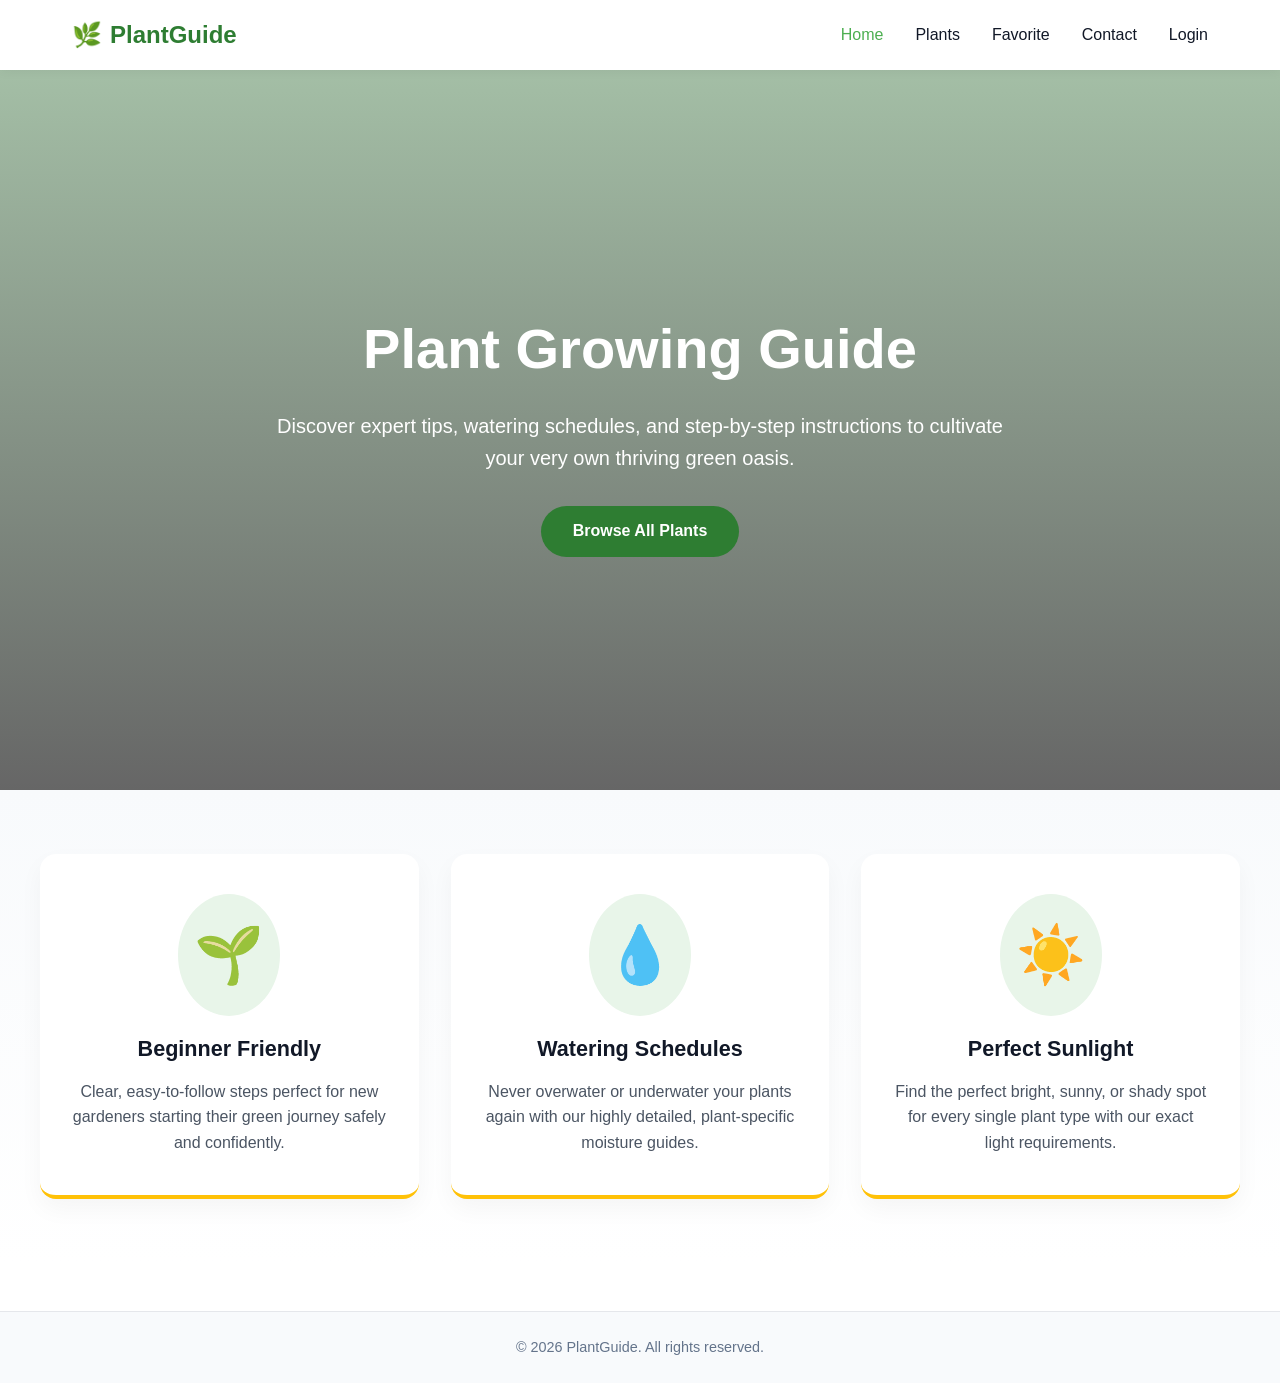
==== index.html @ 241311bf "Files added" ====
<!DOCTYPE html>
<html lang="en">
<head>
    <meta charset="UTF-8">
    <meta name="viewport" content="width=device-width, initial-scale=1.0">
    <title>Plant Growing Guide | Home</title>
    <meta name="description" content="A professional guide on how to grow and care for 30+ beautiful plants.">
    <link rel="stylesheet" href="css/styles.css">
</head>
<body>
    <header>
        <nav>
            <div class="logo">🌿 <span>PlantGuide</span></div>
            <button class="nav-toggle" id="nav-toggle">☰</button>
            <ul class="nav-links" id="nav-links">
                <li><a href="index.html" class="active">Home</a></li>
                <li><a href="plants.html">Plants</a></li>
                <li><a href="favorite.html">Favorite</a></li>
                <li><a href="contact.html">Contact</a></li>
                <li><a href="login.html">Login</a></li>
            </ul>
        </nav>
    </header>

    <main>
        <section class="hero">
            <div class="hero-content">
                <h1>Plant Growing Guide</h1>
                <p>Discover expert tips, watering schedules, and step-by-step instructions to cultivate your very own thriving green oasis.</p>
                <a href="plants.html" class="btn btn-primary">Browse All Plants</a>
            </div>
        </section>

        <section class="features">
            <div class="features-container">
                <div class="feature-box">
                    <div class="feature-icon">🌱</div>
                    <h3>Beginner Friendly</h3>
                    <p>Clear, easy-to-follow steps perfect for new gardeners starting their green journey safely and confidently.</p>
                </div>
                <div class="feature-box">
                    <div class="feature-icon">💧</div>
                    <h3>Watering Schedules</h3>
                    <p>Never overwater or underwater your plants again with our highly detailed, plant-specific moisture guides.</p>
                </div>
                <div class="feature-box">
                    <div class="feature-icon">☀️</div>
                    <h3>Perfect Sunlight</h3>
                    <p>Find the perfect bright, sunny, or shady spot for every single plant type with our exact light requirements.</p>
                </div>
            </div>
        </section>
    </main>

    <footer>
        <p>&copy; 2026 PlantGuide. All rights reserved.</p>
    </footer>

    <script src="js/script.js"></script>
</body>
</html>
---- css/styles.css ----
:root {
    --primary-color: #2E7D32;
    --primary-light: #4CAF50;
    --primary-dark: #1B5E20;
    --primary-pale: #E8F5E9;
    --primary-muted: #81C784;
    --accent-color: #FFC107;
    --accent-light: #FFE082;
    --bg-color: #FFFFFF;
    --bg-secondary: #F3F4F6;
    --text-color: #111827;
    --text-light: #4B5563;
    --border-color: #E5E7EB;
    --font-main: 'Segoe UI', Roboto, Helvetica, Arial, sans-serif;
}

* {
    margin: 0;
    padding: 0;
    box-sizing: border-box;
}

body {
    font-family: var(--font-main);
    color: var(--text-color);
    background-color: var(--bg-color);
    line-height: 1.6;
}

a {
    text-decoration: none;
    color: inherit;
}

/* Navigation */
header {
    background-color: var(--bg-color);
    box-shadow: 0 2px 10px rgba(0,0,0,0.05);
    position: sticky;
    top: 0;
    z-index: 100;
}

nav {
    max-width: 1200px;
    margin: 0 auto;
    padding: 1rem 2rem;
    display: flex;
    justify-content: space-between;
    align-items: center;
}

@keyframes logoSlideFade {
    0% {
        opacity: 0;
        transform: translateX(-20px) scale(0.95);
    }
    100% {
        opacity: 1;
        transform: translateX(0) scale(1);
    }
}

.logo {
    font-size: 1.5rem;
    font-weight: 700;
    color: var(--primary-color);
    display: flex;
    align-items: center;
    gap: 0.5rem;
    animation: logoSlideFade 0.8s ease-out forwards;
}

.nav-links {
    display: flex;
    gap: 2rem;
    list-style: none;
}

.nav-links a {
    font-weight: 500;
    transition: color 0.3s;
}

.nav-links a:hover, .nav-links a.active {
    color: var(--primary-light);
}

.nav-toggle {
    display: none;
    background: none;
    border: none;
    font-size: 1.5rem;
    cursor: pointer;
    color: var(--primary-color);
}

/* Hero Section */
.hero {
    position: relative;
    height: 80vh;
    display: flex;
    align-items: center;
    justify-content: center;
    text-align: center;
    color: var(--bg-color);
    overflow: hidden;
}

.hero::before {
    content: '';
    position: absolute;
    top: 0;
    left: 0;
    width: 100%;
    height: 100%;
    background: linear-gradient(rgba(27, 94, 32, 0.4), rgba(0, 0, 0, 0.6)), url('../images/hero_plant.jpg') center/cover no-repeat;
    z-index: -1;
}

.hero-content {
    max-width: 800px;
    padding: 2rem;
}

.hero h1 {
    font-size: 3.5rem;
    margin-bottom: 1rem;
    font-weight: 800;
}

.hero p {
    font-size: 1.25rem;
    margin-bottom: 2rem;
}

.btn {
    display: inline-block;
    padding: 0.8rem 2rem;
    border-radius: 30px;
    font-weight: 600;
    cursor: pointer;
    transition: all 0.3s;
    border: none;
    font-size: 1rem;
}

.btn-primary {
    background-color: var(--primary-color);
    color: var(--bg-color);
}

.btn-primary:hover {
    background-color: var(--primary-dark);
    transform: translateY(-2px);
}

.btn-accent {
    background-color: var(--accent-color);
    color: var(--text-color);
}

.btn-accent:hover {
    background-color: var(--accent-light);
    transform: translateY(-2px);
}

.view-details-btn {
    background: olivedrab;
    color: white;
    border-radius: 8px;
    padding: 0.8rem 1.5rem;
    font-weight: 600;
    box-shadow: 0 4px 10px rgba(107, 142, 35, 0.3);
    transition: all 0.3s ease;
    border: none;
    cursor: pointer;
}

.view-details-btn:hover {
    background: #556b2f; /* Darker olive green */
    transform: translateY(-2px);
    box-shadow: 0 6px 15px rgba(107, 142, 35, 0.4);
}

/* Features Section */
.features {
    padding: 4rem 2rem;
    background: linear-gradient(to bottom, #f8fafc, #ffffff);
}

.features-container {
    max-width: 1200px;
    margin: 0 auto;
    display: grid;
    grid-template-columns: repeat(auto-fit, minmax(280px, 1fr));
    gap: 2rem;
}

.feature-box {
    background-color: white;
    padding: 2.5rem 2rem;
    border-radius: 16px;
    text-align: center;
    box-shadow: 0 10px 25px rgba(0,0,0,0.04);
    transition: transform 0.3s ease, box-shadow 0.3s ease;
    border-bottom: 4px solid var(--accent-color);
    position: relative;
    overflow: hidden;
}

.feature-box::before {
    content: '';
    position: absolute;
    top: 0; left: 0; width: 100%; height: 4px;
    background: linear-gradient(90deg, var(--primary-color), var(--accent-color));
    opacity: 0;
    transition: opacity 0.3s ease;
}

.feature-box:hover::before {
    opacity: 1;
}

.feature-box:hover {
    transform: translateY(-7px);
    box-shadow: 0 15px 35px rgba(0,0,0,0.08);
}

.feature-icon {
    font-size: 3.5rem;
    margin-bottom: 1rem;
    display: inline-block;
    padding: 1rem;
    background: #e8f5e9;
    border-radius: 50%;
    color: var(--primary-color);
}

.feature-box h3 {
    margin-bottom: 0.75rem;
    color: var(--text-color);
    font-size: 1.35rem;
}

.feature-box p {
    color: var(--text-light);
}

/* Page Layouts for Forms */
.page-container {
    max-width: 1200px;
    margin: 3rem auto;
    padding: 0 2rem;
}

.form-container {
    max-width: 500px;
    margin: 0 auto;
    background-color: var(--bg-color);
    padding: 2.5rem;
    border-radius: 10px;
    box-shadow: 0 10px 25px rgba(0,0,0,0.05);
    border: 1px solid var(--border-color);
}

.form-container h2 {
    text-align: center;
    color: var(--primary-color);
    margin-bottom: 2rem;
    font-size: 2rem;
}

.form-group {
    margin-bottom: 1.5rem;
}

.form-group label {
    display: block;
    margin-bottom: 0.5rem;
    font-weight: 500;
}

.form-group input, .form-group textarea {
    width: 100%;
    padding: 0.75rem;
    border: 1px solid var(--border-color);
    border-radius: 5px;
    font-family: inherit;
    font-size: 1rem;
}

.form-group input:focus, .form-group textarea:focus {
    outline: none;
    border-color: var(--primary-color);
    box-shadow: 0 0 0 3px rgba(46,125,50,0.1);
}

.form-group .error-msg {
    color: #DC2626;
    font-size: 0.875rem;
    margin-top: 0.25rem;
    display: none;
}

.form-group.error input, .form-group.error textarea {
    border-color: #DC2626;
}

.form-group.error .error-msg {
    display: block;
}

.feedback-msg {
    padding: 1rem;
    border-radius: 5px;
    margin-bottom: 1.5rem;
    text-align: center;
    display: none;
}

.feedback-msg.success {
    background-color: #DEF7EC;
    color: #03543F;
    display: block;
}

.feedback-msg.error {
    background-color: #FDF2F2;
    color: #9B1C1C;
    display: block;
}

/* Plant Grid */
.plants-grid {
    display: grid;
    grid-template-columns: repeat(auto-fill, minmax(300px, 1fr));
    gap: 2rem;
    margin-top: 2rem;
}

@keyframes fadeUpIn {
    from {
        opacity: 0;
        transform: translateY(20px);
    }
    to {
        opacity: 1;
        transform: translateY(0);
    }
}

.plant-card {
    background-color: var(--bg-color);
    border-radius: 12px;
    overflow: hidden;
    box-shadow: 0 4px 6px rgba(0,0,0,0.05);
    border: 1px solid var(--border-color);
    border-bottom: 4px solid gold;
    transition: transform 0.3s, box-shadow 0.3s;
    animation: fadeUpIn 0.6s ease-out backwards;
}

/* Staggered load effect on cards */
.plant-card:nth-child(1) { animation-delay: 0.1s; }
.plant-card:nth-child(2) { animation-delay: 0.2s; }
.plant-card:nth-child(3) { animation-delay: 0.3s; }
.plant-card:nth-child(4) { animation-delay: 0.4s; }
.plant-card:nth-child(5) { animation-delay: 0.5s; }
.plant-card:nth-child(n+6) { animation-delay: 0.6s; }

.plant-card:hover {
    transform: translateY(-5px);
    box-shadow: 0 10px 15px rgba(0,0,0,0.1);
}

.plant-card img {
    width: 100%;
    height: 250px;
    object-fit: cover;
    display: block;
    transition: transform 0.5s ease;
}

.plant-card:hover img {
    transform: scale(1.05);
}

.plant-card-content {
    padding: 1.5rem;
}

.plant-card-header {
    display: flex;
    justify-content: space-between;
    align-items: center;
    margin-bottom: 1rem;
}

.plant-card h3 {
    font-size: 1.25rem;
    color: var(--primary-color);
}

.fav-btn {
    background: none;
    border: none;
    cursor: pointer;
    font-size: 1.5rem;
    color: var(--text-light);
    transition: color 0.3s, transform 0.3s;
}

.fav-btn:hover {
    transform: scale(1.1);
}

.fav-btn.active {
    color: var(--accent-color);
}

/* Modal */
.modal-overlay {
    position: fixed;
    top: 0;
    left: 0;
    width: 100%;
    height: 100%;
    background-color: rgba(0,0,0,0.6);
    display: flex;
    justify-content: center;
    align-items: center;
    z-index: 1000;
    opacity: 0;
    visibility: hidden;
    transition: all 0.3s ease;
    padding: 1rem;
}

.modal-overlay.open {
    opacity: 1;
    visibility: visible;
}

.modal-content {
    background-color: var(--bg-color);
    width: 100%;
    max-width: 800px;
    max-height: 90vh;
    border-radius: 12px;
    overflow-y: auto;
    position: relative;
    transform: translateY(20px);
    transition: transform 0.3s ease;
}

.modal-overlay.open .modal-content {
    transform: translateY(0);
}

.modal-close {
    position: absolute;
    top: 1rem;
    right: 1rem;
    background: var(--bg-color);
    border: none;
    width: 36px;
    height: 36px;
    border-radius: 50%;
    font-size: 1.5rem;
    cursor: pointer;
    display: flex;
    justify-content: center;
    align-items: center;
    box-shadow: 0 2px 5px rgba(0,0,0,0.2);
    z-index: 10;
}

.modal-hero {
    height: 300px;
    position: relative;
}

.modal-hero img {
    width: 100%;
    height: 100%;
    object-fit: cover;
}

.modal-body {
    padding: 2rem;
}

.modal-title {
    font-size: 2rem;
    color: var(--primary-color);
    margin-bottom: 2rem;
    display: flex;
    justify-content: space-between;
    align-items: center;
}

.care-grid {
    display: grid;
    grid-template-columns: repeat(auto-fit, minmax(200px, 1fr));
    gap: 1.5rem;
    margin-bottom: 2rem;
}

.care-item {
    background-color: var(--primary-pale);
    padding: 1.5rem;
    border-radius: 8px;
    border-left: 3px solid var(--primary-muted);
}

.care-item h4 {
    color: var(--primary-dark);
    margin-bottom: 0.5rem;
    font-size: 1.1rem;
}

.steps-section {
    margin-top: 2rem;
}

.steps-section h3 {
    margin-bottom: 1rem;
    color: var(--primary-color);
    border-bottom: 2px solid var(--accent-color);
    display: inline-block;
    padding-bottom: 0.5rem;
}

.steps-list {
    padding-left: 1.5rem;
    color: var(--text-color);
}

.steps-list li {
    margin-bottom: 0.75rem;
}

/* Footer */
footer {
    background-color: #f8fafc;
    color: #64748b;
    text-align: center;
    padding: 1.5rem;
    margin-top: 3rem;
    font-size: 0.9rem;
    border-top: 1px solid var(--border-color);
}

/* Utilities */
.text-center { text-align: center; }
.mt-2 { margin-top: 2rem; }
.mb-2 { margin-bottom: 2rem; }

/* Responsive */
@media (max-width: 768px) {
    .nav-toggle {
        display: block;
    }
    
    .nav-links {
        position: absolute;
        top: 100%;
        left: 0;
        width: 100%;
        background-color: var(--bg-color);
        flex-direction: column;
        gap: 0;
        box-shadow: 0 4px 6px rgba(0,0,0,0.05);
        clip-path: polygon(0 0, 100% 0, 100% 0, 0 0);
        transition: clip-path 0.3s ease;
    }

    .nav-links.active {
        clip-path: polygon(0 0, 100% 0, 100% 100%, 0 100%);
    }

    .nav-links li {
        text-align: center;
    }

    .nav-links a {
        display: block;
        padding: 1rem;
        border-bottom: 1px solid var(--border-color);
    }
    
    .hero h1 {
        font-size: 2.5rem;
    }
    
    .modal-hero {
        height: 200px;
    }
    
    .modal-body {
        padding: 1.5rem;
    }
}
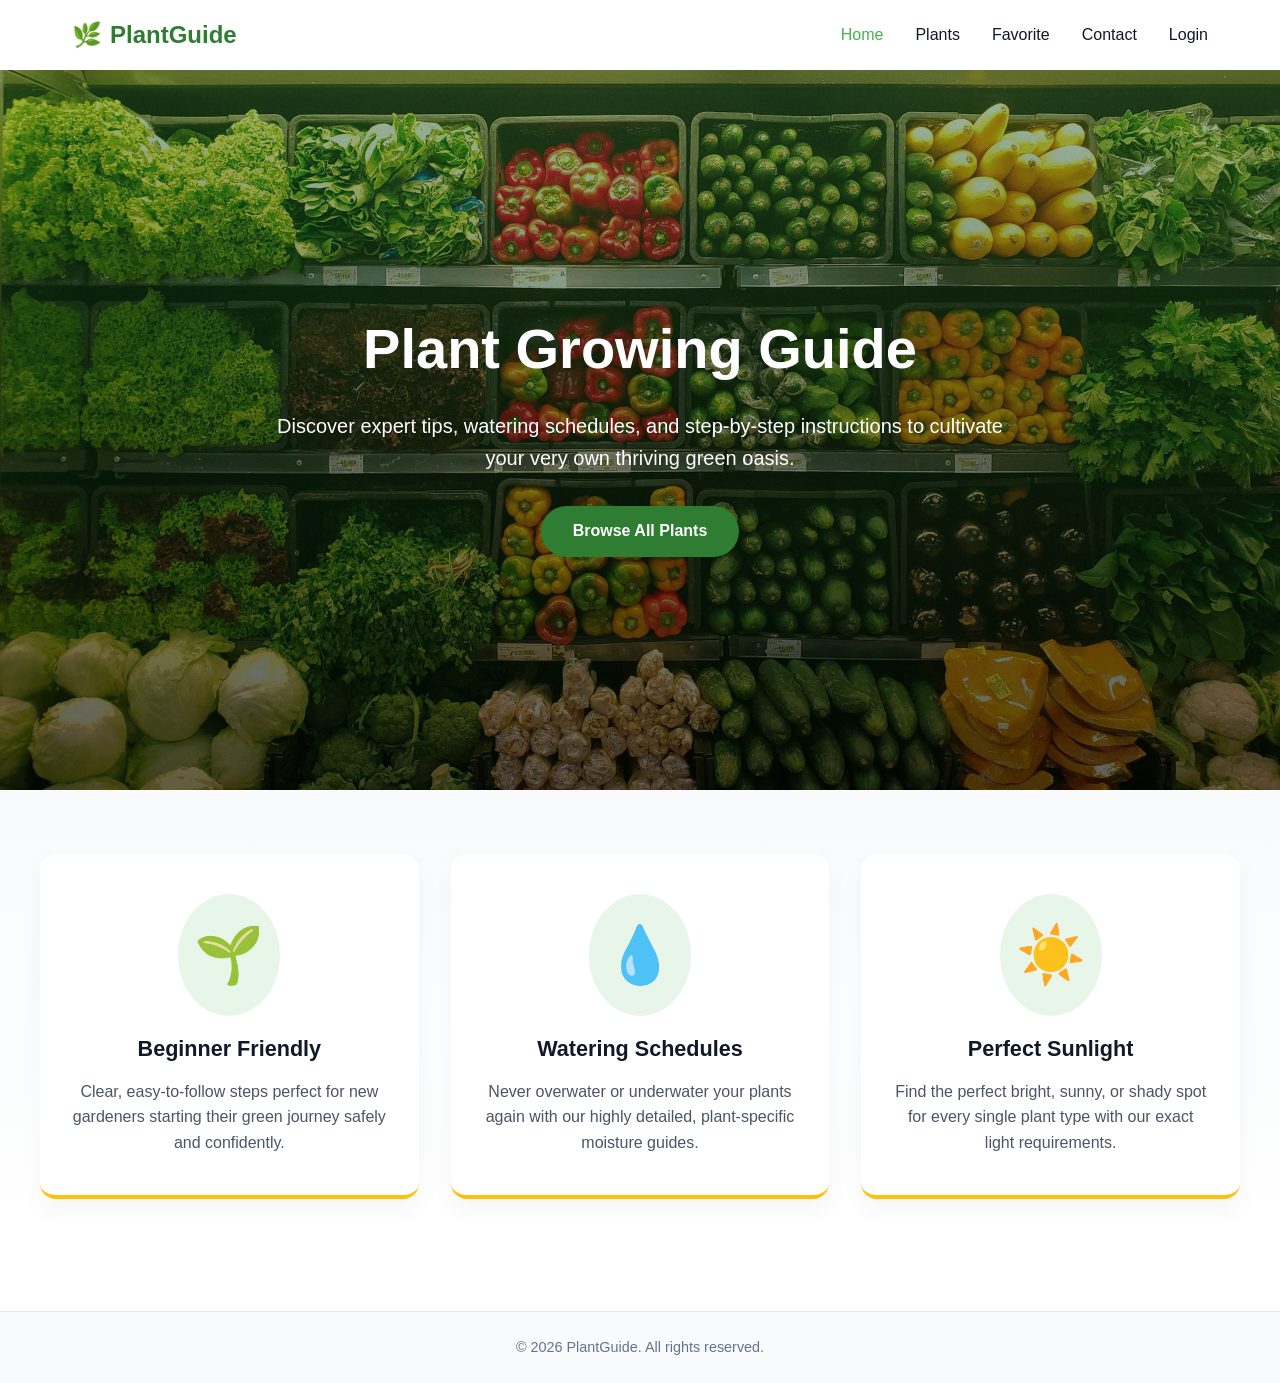
==== commit 6ac4f4a6: "restructured project files into one folder" ====
--- a/index.html
+++ b/index.html
@@ -5,7 +5,7 @@
     <meta name="viewport" content="width=device-width, initial-scale=1.0">
     <title>Plant Growing Guide | Home</title>
     <meta name="description" content="A professional guide on how to grow and care for 30+ beautiful plants.">
-    <link rel="stylesheet" href="css/styles.css">
+    <link rel="stylesheet" href="styles.css">
 </head>
 <body>
     <header>
@@ -56,6 +56,6 @@
         <p>&copy; 2026 PlantGuide. All rights reserved.</p>
     </footer>
 
-    <script src="js/script.js"></script>
+    <script src="../plant_Guide_website/script.js"></script>
 </body>
 </html>
--- a/styles.css
+++ b/styles.css
@@ -0,0 +1,604 @@
+:root {
+    --primary-color: #2E7D32;
+    --primary-light: #4CAF50;
+    --primary-dark: #1B5E20;
+    --primary-pale: #E8F5E9;
+    --primary-muted: #81C784;
+    --accent-color: #FFC107;
+    --accent-light: #FFE082;
+    --bg-color: #FFFFFF;
+    --bg-secondary: #F3F4F6;
+    --text-color: #111827;
+    --text-light: #4B5563;
+    --border-color: #E5E7EB;
+    --font-main: 'Segoe UI', Roboto, Helvetica, Arial, sans-serif;
+}
+
+* {
+    margin: 0;
+    padding: 0;
+    box-sizing: border-box;
+}
+
+body {
+    font-family: var(--font-main);
+    color: var(--text-color);
+    background-color: var(--bg-color);
+    line-height: 1.6;
+}
+
+a {
+    text-decoration: none;
+    color: inherit;
+}
+
+/* Navigation */
+header {
+    background-color: var(--bg-color);
+    box-shadow: 0 2px 10px rgba(0,0,0,0.05);
+    position: sticky;
+    top: 0;
+    z-index: 100;
+}
+
+nav {
+    max-width: 1200px;
+    margin: 0 auto;
+    padding: 1rem 2rem;
+    display: flex;
+    justify-content: space-between;
+    align-items: center;
+}
+
+@keyframes logoSlideFade {
+    0% {
+        opacity: 0;
+        transform: translateX(-20px) scale(0.95);
+    }
+    100% {
+        opacity: 1;
+        transform: translateX(0) scale(1);
+    }
+}
+
+.logo {
+    font-size: 1.5rem;
+    font-weight: 700;
+    color: var(--primary-color);
+    display: flex;
+    align-items: center;
+    gap: 0.5rem;
+    animation: logoSlideFade 0.8s ease-out forwards;
+}
+
+.nav-links {
+    display: flex;
+    gap: 2rem;
+    list-style: none;
+}
+
+.nav-links a {
+    font-weight: 500;
+    transition: color 0.3s;
+}
+
+.nav-links a:hover, .nav-links a.active {
+    color: var(--primary-light);
+}
+
+.nav-toggle {
+    display: none;
+    background: none;
+    border: none;
+    font-size: 1.5rem;
+    cursor: pointer;
+    color: var(--primary-color);
+}
+
+/* Hero Section */
+.hero {
+    position: relative;
+    height: 80vh;
+    display: flex;
+    align-items: center;
+    justify-content: center;
+    text-align: center;
+    color: var(--bg-color);
+    overflow: hidden;
+}
+
+.hero::before {
+    content: '';
+    position: absolute;
+    top: 0;
+    left: 0;
+    width: 100%;
+    height: 100%;
+    background: linear-gradient(rgba(27, 94, 32, 0.4), rgba(0, 0, 0, 0.6)), url('images/hero_plant.jpg') center/cover no-repeat;
+    z-index: -1;
+}
+
+.hero-content {
+    max-width: 800px;
+    padding: 2rem;
+}
+
+.hero h1 {
+    font-size: 3.5rem;
+    margin-bottom: 1rem;
+    font-weight: 800;
+}
+
+.hero p {
+    font-size: 1.25rem;
+    margin-bottom: 2rem;
+}
+
+.btn {
+    display: inline-block;
+    padding: 0.8rem 2rem;
+    border-radius: 30px;
+    font-weight: 600;
+    cursor: pointer;
+    transition: all 0.3s;
+    border: none;
+    font-size: 1rem;
+}
+
+.btn-primary {
+    background-color: var(--primary-color);
+    color: var(--bg-color);
+}
+
+.btn-primary:hover {
+    background-color: var(--primary-dark);
+    transform: translateY(-2px);
+}
+
+.btn-accent {
+    background-color: var(--accent-color);
+    color: var(--text-color);
+}
+
+.btn-accent:hover {
+    background-color: var(--accent-light);
+    transform: translateY(-2px);
+}
+
+.view-details-btn {
+    background: olivedrab;
+    color: white;
+    border-radius: 8px;
+    padding: 0.8rem 1.5rem;
+    font-weight: 600;
+    box-shadow: 0 4px 10px rgba(107, 142, 35, 0.3);
+    transition: all 0.3s ease;
+    border: none;
+    cursor: pointer;
+}
+
+.view-details-btn:hover {
+    background: #556b2f; /* Darker olive green */
+    transform: translateY(-2px);
+    box-shadow: 0 6px 15px rgba(107, 142, 35, 0.4);
+}
+
+/* Features Section */
+.features {
+    padding: 4rem 2rem;
+    background: linear-gradient(to bottom, #f8fafc, #ffffff);
+}
+
+.features-container {
+    max-width: 1200px;
+    margin: 0 auto;
+    display: grid;
+    grid-template-columns: repeat(auto-fit, minmax(280px, 1fr));
+    gap: 2rem;
+}
+
+.feature-box {
+    background-color: white;
+    padding: 2.5rem 2rem;
+    border-radius: 16px;
+    text-align: center;
+    box-shadow: 0 10px 25px rgba(0,0,0,0.04);
+    transition: transform 0.3s ease, box-shadow 0.3s ease;
+    border-bottom: 4px solid var(--accent-color);
+    position: relative;
+    overflow: hidden;
+}
+
+.feature-box::before {
+    content: '';
+    position: absolute;
+    top: 0; left: 0; width: 100%; height: 4px;
+    background: linear-gradient(90deg, var(--primary-color), var(--accent-color));
+    opacity: 0;
+    transition: opacity 0.3s ease;
+}
+
+.feature-box:hover::before {
+    opacity: 1;
+}
+
+.feature-box:hover {
+    transform: translateY(-7px);
+    box-shadow: 0 15px 35px rgba(0,0,0,0.08);
+}
+
+.feature-icon {
+    font-size: 3.5rem;
+    margin-bottom: 1rem;
+    display: inline-block;
+    padding: 1rem;
+    background: #e8f5e9;
+    border-radius: 50%;
+    color: var(--primary-color);
+}
+
+.feature-box h3 {
+    margin-bottom: 0.75rem;
+    color: var(--text-color);
+    font-size: 1.35rem;
+}
+
+.feature-box p {
+    color: var(--text-light);
+}
+
+/* Page Layouts for Forms */
+.page-container {
+    max-width: 1200px;
+    margin: 3rem auto;
+    padding: 0 2rem;
+}
+
+.form-container {
+    max-width: 500px;
+    margin: 0 auto;
+    background-color: var(--bg-color);
+    padding: 2.5rem;
+    border-radius: 10px;
+    box-shadow: 0 10px 25px rgba(0,0,0,0.05);
+    border: 1px solid var(--border-color);
+}
+
+.form-container h2 {
+    text-align: center;
+    color: var(--primary-color);
+    margin-bottom: 2rem;
+    font-size: 2rem;
+}
+
+.form-group {
+    margin-bottom: 1.5rem;
+}
+
+.form-group label {
+    display: block;
+    margin-bottom: 0.5rem;
+    font-weight: 500;
+}
+
+.form-group input, .form-group textarea {
+    width: 100%;
+    padding: 0.75rem;
+    border: 1px solid var(--border-color);
+    border-radius: 5px;
+    font-family: inherit;
+    font-size: 1rem;
+}
+
+.form-group input:focus, .form-group textarea:focus {
+    outline: none;
+    border-color: var(--primary-color);
+    box-shadow: 0 0 0 3px rgba(46,125,50,0.1);
+}
+
+.form-group .error-msg {
+    color: #DC2626;
+    font-size: 0.875rem;
+    margin-top: 0.25rem;
+    display: none;
+}
+
+.form-group.error input, .form-group.error textarea {
+    border-color: #DC2626;
+}
+
+.form-group.error .error-msg {
+    display: block;
+}
+
+.feedback-msg {
+    padding: 1rem;
+    border-radius: 5px;
+    margin-bottom: 1.5rem;
+    text-align: center;
+    display: none;
+}
+
+.feedback-msg.success {
+    background-color: #DEF7EC;
+    color: #03543F;
+    display: block;
+}
+
+.feedback-msg.error {
+    background-color: #FDF2F2;
+    color: #9B1C1C;
+    display: block;
+}
+
+/* Plant Grid */
+.plants-grid {
+    display: grid;
+    grid-template-columns: repeat(auto-fill, minmax(300px, 1fr));
+    gap: 2rem;
+    margin-top: 2rem;
+}
+
+@keyframes fadeUpIn {
+    from {
+        opacity: 0;
+        transform: translateY(20px);
+    }
+    to {
+        opacity: 1;
+        transform: translateY(0);
+    }
+}
+
+.plant-card {
+    background-color: var(--bg-color);
+    border-radius: 12px;
+    overflow: hidden;
+    box-shadow: 0 4px 6px rgba(0,0,0,0.05);
+    border: 1px solid var(--border-color);
+    border-bottom: 4px solid gold;
+    transition: transform 0.3s, box-shadow 0.3s;
+    animation: fadeUpIn 0.6s ease-out backwards;
+}
+
+/* Staggered load effect on cards */
+.plant-card:nth-child(1) { animation-delay: 0.1s; }
+.plant-card:nth-child(2) { animation-delay: 0.2s; }
+.plant-card:nth-child(3) { animation-delay: 0.3s; }
+.plant-card:nth-child(4) { animation-delay: 0.4s; }
+.plant-card:nth-child(5) { animation-delay: 0.5s; }
+.plant-card:nth-child(n+6) { animation-delay: 0.6s; }
+
+.plant-card:hover {
+    transform: translateY(-5px);
+    box-shadow: 0 10px 15px rgba(0,0,0,0.1);
+}
+
+.plant-card img {
+    width: 100%;
+    height: 250px;
+    object-fit: cover;
+    display: block;
+    transition: transform 0.5s ease;
+}
+
+.plant-card:hover img {
+    transform: scale(1.05);
+}
+
+.plant-card-content {
+    padding: 1.5rem;
+}
+
+.plant-card-header {
+    display: flex;
+    justify-content: space-between;
+    align-items: center;
+    margin-bottom: 1rem;
+}
+
+.plant-card h3 {
+    font-size: 1.25rem;
+    color: var(--primary-color);
+}
+
+.fav-btn {
+    background: none;
+    border: none;
+    cursor: pointer;
+    font-size: 1.5rem;
+    color: var(--text-light);
+    transition: color 0.3s, transform 0.3s;
+}
+
+.fav-btn:hover {
+    transform: scale(1.1);
+}
+
+.fav-btn.active {
+    color: var(--accent-color);
+}
+
+/* Modal */
+.modal-overlay {
+    position: fixed;
+    top: 0;
+    left: 0;
+    width: 100%;
+    height: 100%;
+    background-color: rgba(0,0,0,0.6);
+    display: flex;
+    justify-content: center;
+    align-items: center;
+    z-index: 1000;
+    opacity: 0;
+    visibility: hidden;
+    transition: all 0.3s ease;
+    padding: 1rem;
+}
+
+.modal-overlay.open {
+    opacity: 1;
+    visibility: visible;
+}
+
+.modal-content {
+    background-color: var(--bg-color);
+    width: 100%;
+    max-width: 800px;
+    max-height: 90vh;
+    border-radius: 12px;
+    overflow-y: auto;
+    position: relative;
+    transform: translateY(20px);
+    transition: transform 0.3s ease;
+}
+
+.modal-overlay.open .modal-content {
+    transform: translateY(0);
+}
+
+.modal-close {
+    position: absolute;
+    top: 1rem;
+    right: 1rem;
+    background: var(--bg-color);
+    border: none;
+    width: 36px;
+    height: 36px;
+    border-radius: 50%;
+    font-size: 1.5rem;
+    cursor: pointer;
+    display: flex;
+    justify-content: center;
+    align-items: center;
+    box-shadow: 0 2px 5px rgba(0,0,0,0.2);
+    z-index: 10;
+}
+
+.modal-hero {
+    height: 300px;
+    position: relative;
+}
+
+.modal-hero img {
+    width: 100%;
+    height: 100%;
+    object-fit: cover;
+}
+
+.modal-body {
+    padding: 2rem;
+}
+
+.modal-title {
+    font-size: 2rem;
+    color: var(--primary-color);
+    margin-bottom: 2rem;
+    display: flex;
+    justify-content: space-between;
+    align-items: center;
+}
+
+.care-grid {
+    display: grid;
+    grid-template-columns: repeat(auto-fit, minmax(200px, 1fr));
+    gap: 1.5rem;
+    margin-bottom: 2rem;
+}
+
+.care-item {
+    background-color: var(--primary-pale);
+    padding: 1.5rem;
+    border-radius: 8px;
+    border-left: 3px solid var(--primary-muted);
+}
+
+.care-item h4 {
+    color: var(--primary-dark);
+    margin-bottom: 0.5rem;
+    font-size: 1.1rem;
+}
+
+.steps-section {
+    margin-top: 2rem;
+}
+
+.steps-section h3 {
+    margin-bottom: 1rem;
+    color: var(--primary-color);
+    border-bottom: 2px solid var(--accent-color);
+    display: inline-block;
+    padding-bottom: 0.5rem;
+}
+
+.steps-list {
+    padding-left: 1.5rem;
+    color: var(--text-color);
+}
+
+.steps-list li {
+    margin-bottom: 0.75rem;
+}
+
+/* Footer */
+footer {
+    background-color: #f8fafc;
+    color: #64748b;
+    text-align: center;
+    padding: 1.5rem;
+    margin-top: 3rem;
+    font-size: 0.9rem;
+    border-top: 1px solid var(--border-color);
+}
+
+/* Utilities */
+.text-center { text-align: center; }
+.mt-2 { margin-top: 2rem; }
+.mb-2 { margin-bottom: 2rem; }
+
+/* Responsive */
+@media (max-width: 768px) {
+    .nav-toggle {
+        display: block;
+    }
+    
+    .nav-links {
+        position: absolute;
+        top: 100%;
+        left: 0;
+        width: 100%;
+        background-color: var(--bg-color);
+        flex-direction: column;
+        gap: 0;
+        box-shadow: 0 4px 6px rgba(0,0,0,0.05);
+        clip-path: polygon(0 0, 100% 0, 100% 0, 0 0);
+        transition: clip-path 0.3s ease;
+    }
+
+    .nav-links.active {
+        clip-path: polygon(0 0, 100% 0, 100% 100%, 0 100%);
+    }
+
+    .nav-links li {
+        text-align: center;
+    }
+
+    .nav-links a {
+        display: block;
+        padding: 1rem;
+        border-bottom: 1px solid var(--border-color);
+    }
+    
+    .hero h1 {
+        font-size: 2.5rem;
+    }
+    
+    .modal-hero {
+        height: 200px;
+    }
+    
+    .modal-body {
+        padding: 1.5rem;
+    }
+}
